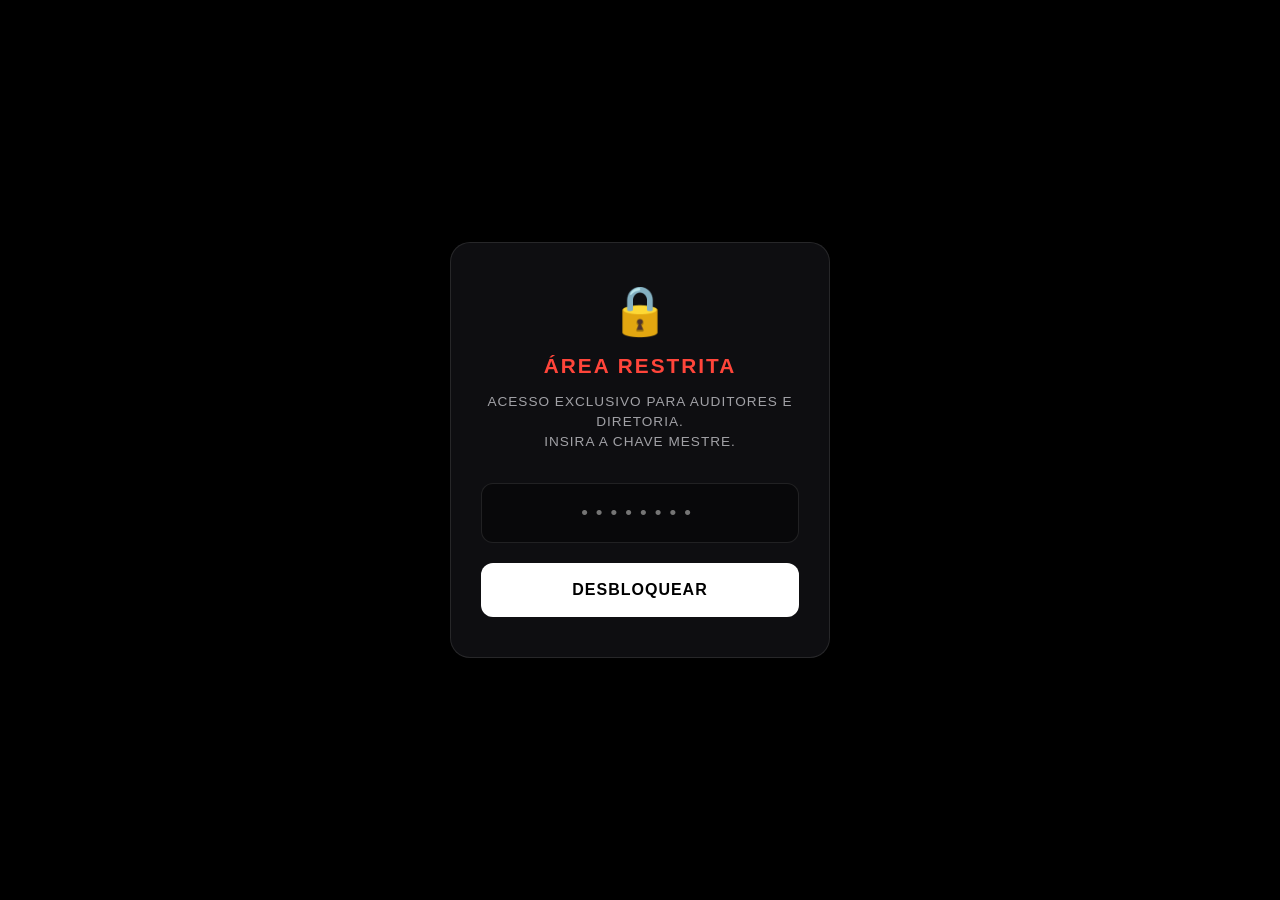
==== gruposampaio/index.html @ 95097ecb "Create index.html" ====
<!DOCTYPE html>
<html lang="pt-BR">
<head>
<meta charset="UTF-8" />
<meta name="viewport" content="width=device-width, initial-scale=1.0, maximum-scale=1.0, user-scalable=no" />
<title>Acesso Restrito</title>

<style>
*, *::before, *::after { box-sizing: border-box; }

:root {
  --bg-deep: #000000;
  --glass-bg: rgba(20, 20, 25, 0.7);
  --glass-border: rgba(255, 255, 255, 0.1);
  --text-primary: #ffffff;
  --text-secondary: #a1a1a6;
  --accent-red: #FF453A;
  --font-stack: -apple-system, BlinkMacSystemFont, "Segoe UI", Roboto, sans-serif;
}

body {
  background: var(--bg-deep);
  color: var(--text-primary);
  font-family: var(--font-stack);
  margin: 0;
  display: flex;
  align-items: center;
  justify-content: center;
  min-height: 100vh;
  text-transform: uppercase;
}

.security-card {
  width: min(90%, 380px);
  background: var(--glass-bg);
  backdrop-filter: blur(20px);
  -webkit-backdrop-filter: blur(20px);
  border: 1px solid var(--glass-border);
  border-radius: 20px;
  padding: 40px 30px;
  text-align: center;
  box-shadow: 0 25px 50px rgba(0,0,0,0.8);
  animation: fadeIn 0.6s ease-out;
}

@keyframes fadeIn {
  from { opacity: 0; transform: translateY(20px); }
  to { opacity: 1; transform: translateY(0); }
}

.icon-lock {
  font-size: 3rem;
  margin-bottom: 15px;
}

h2 {
  margin: 0 0 5px;
  font-size: 1.3rem;
  letter-spacing: 2px;
  color: var(--accent-red);
}

p {
  color: var(--text-secondary);
  font-size: 0.85rem;
  line-height: 1.5;
  margin-bottom: 30px;
  letter-spacing: 1px;
}

input {
  width: 100%;
  padding: 18px;
  background: rgba(0,0,0,0.4);
  border: 1px solid var(--glass-border);
  color: #fff;
  border-radius: 12px;
  font-size: 1.2rem;
  text-align: center;
  letter-spacing: 8px;
  margin-bottom: 20px;
  outline: none;
  transition: all 0.3s;
}

input:focus {
  border-color: var(--text-primary);
  background: rgba(0,0,0,0.6);
}

input.error {
  border-color: var(--accent-red);
  color: var(--accent-red);
  animation: shake 0.4s;
}

@keyframes shake {
  0%, 100% { transform: translateX(0); }
  25% { transform: translateX(-6px); }
  75% { transform: translateX(6px); }
}

button {
  width: 100%;
  padding: 18px;
  border-radius: 12px;
  border: none;
  background: #fff;
  color: #000;
  font-weight: 800;
  font-size: 1rem;
  letter-spacing: 1px;
  cursor: pointer;
  transition: transform 0.2s;
}

button:active {
  transform: scale(0.96);
}
</style>
</head>
<body>

<div class="security-card">
  <div class="icon-lock">🔒</div>
  <h2>Área Restrita</h2>
  <p>Acesso exclusivo para auditores e diretoria.<br>Insira a chave mestre.</p>

  <input type="password" id="master-pass" placeholder="••••••••" onkeyup="checkEnter(event)">
  
  <button onclick="validarAcesso()">DESBLOQUEAR</button>
</div>

<script>
// === DEFINA A SENHA MESTRE AQUI ===
const SENHA_MESTRE = "gs2026"; 

function validarAcesso() {
  const input = document.getElementById('master-pass');
  
  if(input.value === SENHA_MESTRE) {
    // Se acertar a senha, redireciona para o Menu Principal (que agora se chama hub.html)
    window.location.replace("hub.html");
  } else {
    input.classList.remove('error');
    void input.offsetWidth; // Reinicia a animação
    input.classList.add('error');
    input.value = '';
    if(navigator.vibrate) navigator.vibrate([100, 50, 100]);
  }
}

function checkEnter(event) {
  if (event.key === "Enter") validarAcesso();
}
</script>

</body>
</html>
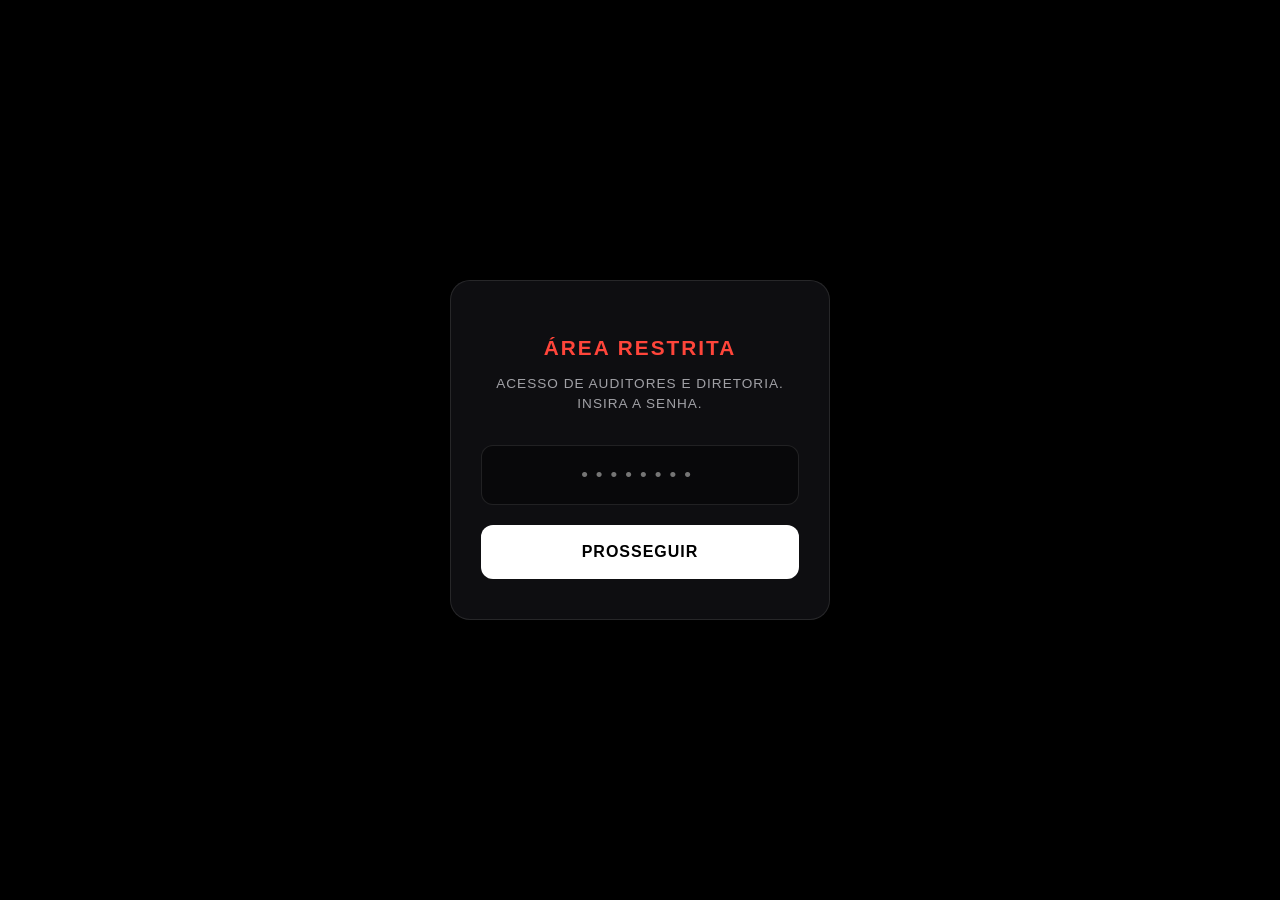
==== commit 0c212a72: "Update index.html" ====
--- a/gruposampaio/index.html
+++ b/gruposampaio/index.html
@@ -4,6 +4,7 @@
 <meta charset="UTF-8" />
 <meta name="viewport" content="width=device-width, initial-scale=1.0, maximum-scale=1.0, user-scalable=no" />
 <title>Acesso Restrito</title>
+<link rel="icon" type="image/png" href="gs.png">
 
 <style>
 *, *::before, *::after { box-sizing: border-box; }
@@ -122,13 +123,13 @@
 <body>
 
 <div class="security-card">
-  <div class="icon-lock">🔒</div>
+  <div class="icon-lock"></div>
   <h2>Área Restrita</h2>
-  <p>Acesso exclusivo para auditores e diretoria.<br>Insira a chave mestre.</p>
+  <p>Acesso de auditores e diretoria.<br>Insira a senha.</p>
 
   <input type="password" id="master-pass" placeholder="••••••••" onkeyup="checkEnter(event)">
   
-  <button onclick="validarAcesso()">DESBLOQUEAR</button>
+  <button onclick="validarAcesso()">PROSSEGUIR</button>
 </div>
 
 <script>
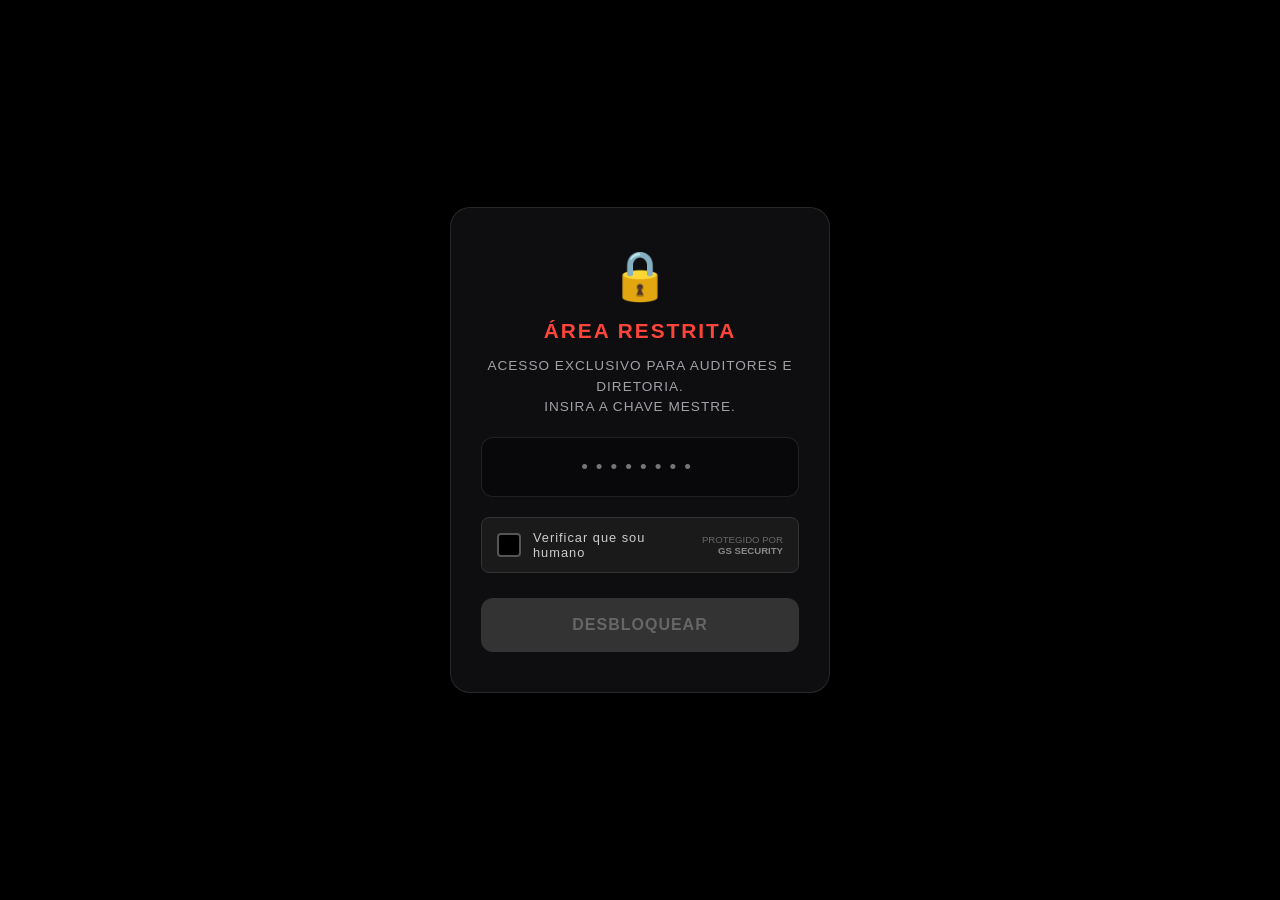
==== commit 791fa87b: "Update index.html" ====
--- a/gruposampaio/index.html
+++ b/gruposampaio/index.html
@@ -3,8 +3,9 @@
 <head>
 <meta charset="UTF-8" />
 <meta name="viewport" content="width=device-width, initial-scale=1.0, maximum-scale=1.0, user-scalable=no" />
-<title>Acesso Restrito</title>
-<link rel="icon" type="image/png" href="gs.png">
+<title>Acesso Restrito - Grupo Sampaio</title>
+
+<link rel="icon" type="image/png" href="divina.png">
 
 <style>
 *, *::before, *::after { box-sizing: border-box; }
@@ -16,6 +17,7 @@
   --text-primary: #ffffff;
   --text-secondary: #a1a1a6;
   --accent-red: #FF453A;
+  --accent-green: #2ecc71;
   --font-stack: -apple-system, BlinkMacSystemFont, "Segoe UI", Roboto, sans-serif;
 }
 
@@ -65,7 +67,7 @@
   color: var(--text-secondary);
   font-size: 0.85rem;
   line-height: 1.5;
-  margin-bottom: 30px;
+  margin-bottom: 20px;
   letter-spacing: 1px;
 }
 
@@ -101,6 +103,78 @@
   75% { transform: translateX(6px); }
 }
 
+/* ==========================================
+   COMPONENTE ANTI-ROBÔ (ESTILO CLOUDFLARE)
+   ========================================== */
+.antibot-container {
+  display: flex;
+  align-items: center;
+  background: #1a1a1a;
+  border: 1px solid #333;
+  padding: 12px 15px;
+  border-radius: 8px;
+  margin-bottom: 25px;
+  cursor: pointer;
+  transition: border 0.3s;
+  text-align: left;
+}
+.antibot-container:hover { border-color: #555; }
+.antibot-container.verified { border-color: var(--accent-green); cursor: default; }
+
+.antibot-box {
+  width: 24px;
+  height: 24px;
+  border: 2px solid #555;
+  border-radius: 4px;
+  margin-right: 12px;
+  display: flex;
+  align-items: center;
+  justify-content: center;
+  background: #000;
+  transition: all 0.3s;
+  flex-shrink: 0;
+}
+
+/* Animação de Loading (Girando) */
+.antibot-box.loading {
+  border: 2px solid transparent;
+  border-top-color: var(--text-secondary);
+  border-radius: 50%;
+  animation: spin 1s linear infinite;
+}
+
+/* Marca de Verificado (Verde) */
+.antibot-box.success {
+  border-color: var(--accent-green);
+  background: var(--accent-green);
+}
+.antibot-box.success::after {
+  content: '✔';
+  color: #fff;
+  font-size: 14px;
+  font-weight: bold;
+}
+
+@keyframes spin { 100% { transform: rotate(360deg); } }
+
+.antibot-text {
+  flex: 1;
+  font-size: 0.8rem;
+  color: #ccc;
+  letter-spacing: 1px;
+  text-transform: none;
+}
+.antibot-logo {
+  font-size: 0.6rem;
+  color: #666;
+  text-align: right;
+  line-height: 1.2;
+}
+.antibot-logo span { font-weight: bold; color: #888; }
+
+/* ==========================================
+   BOTÃO DESBLOQUEAR
+   ========================================== */
 button {
   width: 100%;
   padding: 18px;
@@ -112,47 +186,99 @@
   font-size: 1rem;
   letter-spacing: 1px;
   cursor: pointer;
-  transition: transform 0.2s;
-}
-
-button:active {
+  transition: all 0.3s;
+}
+
+button:active:not(:disabled) {
   transform: scale(0.96);
+}
+
+button:disabled {
+  background: #333;
+  color: #666;
+  cursor: not-allowed;
 }
 </style>
 </head>
 <body>
 
 <div class="security-card">
-  <div class="icon-lock"></div>
+  <div class="icon-lock">🔒</div>
   <h2>Área Restrita</h2>
-  <p>Acesso de auditores e diretoria.<br>Insira a senha.</p>
+  <p>Acesso exclusivo para auditores e diretoria.<br>Insira a chave mestre.</p>
 
   <input type="password" id="master-pass" placeholder="••••••••" onkeyup="checkEnter(event)">
   
-  <button onclick="validarAcesso()">PROSSEGUIR</button>
+  <div class="antibot-container" id="bot-widget" onclick="verificarHumano()">
+    <div class="antibot-box" id="bot-box"></div>
+    <div class="antibot-text" id="bot-text">Verificar que sou humano</div>
+    <div class="antibot-logo">Protegido por<br><span>GS Security</span></div>
+  </div>
+
+  <button id="btn-submit" onclick="validarAcesso()" disabled>DESBLOQUEAR</button>
 </div>
 
 <script>
 // === DEFINA A SENHA MESTRE AQUI ===
 const SENHA_MESTRE = "gs2026"; 
 
+let isHuman = false;
+let isVerifying = false;
+
+// Lógica do Sistema Anti-Robô
+function verificarHumano() {
+  if (isHuman || isVerifying) return; // Se já verificou ou está verificando, ignora o clique
+  isVerifying = true;
+  
+  const box = document.getElementById('bot-box');
+  const text = document.getElementById('bot-text');
+  const widget = document.getElementById('bot-widget');
+  const btn = document.getElementById('btn-submit');
+
+  // Estado de Loading
+  box.classList.add('loading');
+  text.innerText = "Analisando conexão...";
+
+  // Simula o tempo de verificação (1.5 segundos)
+  setTimeout(() => {
+    box.classList.remove('loading');
+    box.classList.add('success');
+    widget.classList.add('verified');
+    text.innerText = "Conexão segura verificada";
+    text.style.color = "#2ecc71";
+    
+    isHuman = true;
+    btn.disabled = false; // Libera o botão de desbloquear
+  }, 1500);
+}
+
+// Lógica de Desbloqueio da Senha Mestre
 function validarAcesso() {
+  if (!isHuman) return; // Trava extra de segurança
+
   const input = document.getElementById('master-pass');
   
   if(input.value === SENHA_MESTRE) {
-    // Se acertar a senha, redireciona para o Menu Principal (que agora se chama hub.html)
-    window.location.replace("hub.html");
+    // Cria o crachá de segurança na memória do celular
+    sessionStorage.setItem("gs_acesso_liberado", "SIM");
+    
+    // Redireciona para o Hub usando a URL limpa (ajustado para funcionar com a máscara)
+    window.location.replace("./hub");
   } else {
+    // Animação de erro na senha
     input.classList.remove('error');
-    void input.offsetWidth; // Reinicia a animação
+    void input.offsetWidth; 
     input.classList.add('error');
     input.value = '';
     if(navigator.vibrate) navigator.vibrate([100, 50, 100]);
   }
 }
 
+// Permitir apertar Enter só se já tiver verificado ser humano
 function checkEnter(event) {
-  if (event.key === "Enter") validarAcesso();
+  if (event.key === "Enter" && isHuman) {
+    validarAcesso();
+  }
 }
 </script>
 
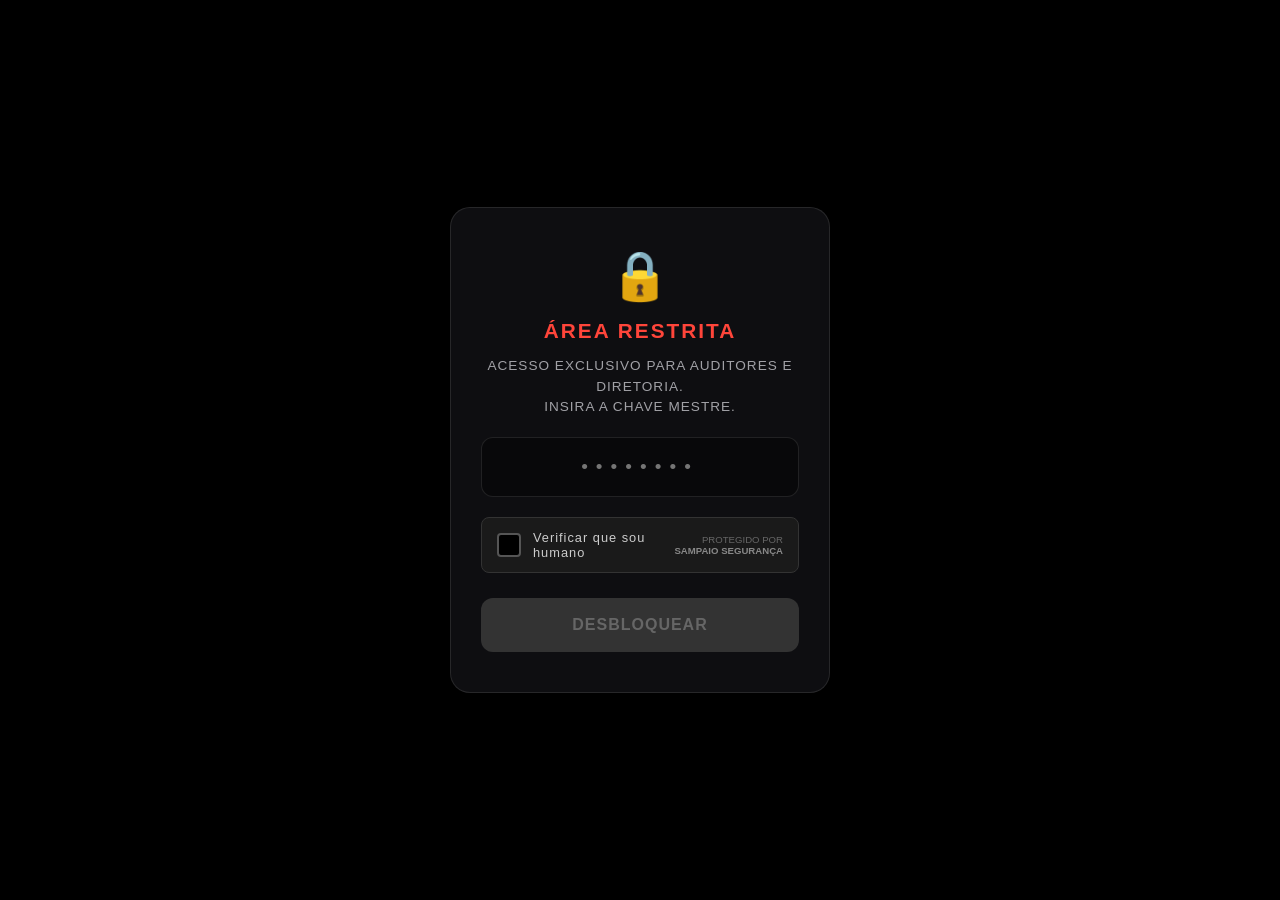
==== commit ccab4aa9: "Update index.html" ====
--- a/gruposampaio/index.html
+++ b/gruposampaio/index.html
@@ -212,7 +212,7 @@
   <div class="antibot-container" id="bot-widget" onclick="verificarHumano()">
     <div class="antibot-box" id="bot-box"></div>
     <div class="antibot-text" id="bot-text">Verificar que sou humano</div>
-    <div class="antibot-logo">Protegido por<br><span>GS Security</span></div>
+    <div class="antibot-logo">Protegido por<br><span>Sampaio segurança</span></div>
   </div>
 
   <button id="btn-submit" onclick="validarAcesso()" disabled>DESBLOQUEAR</button>
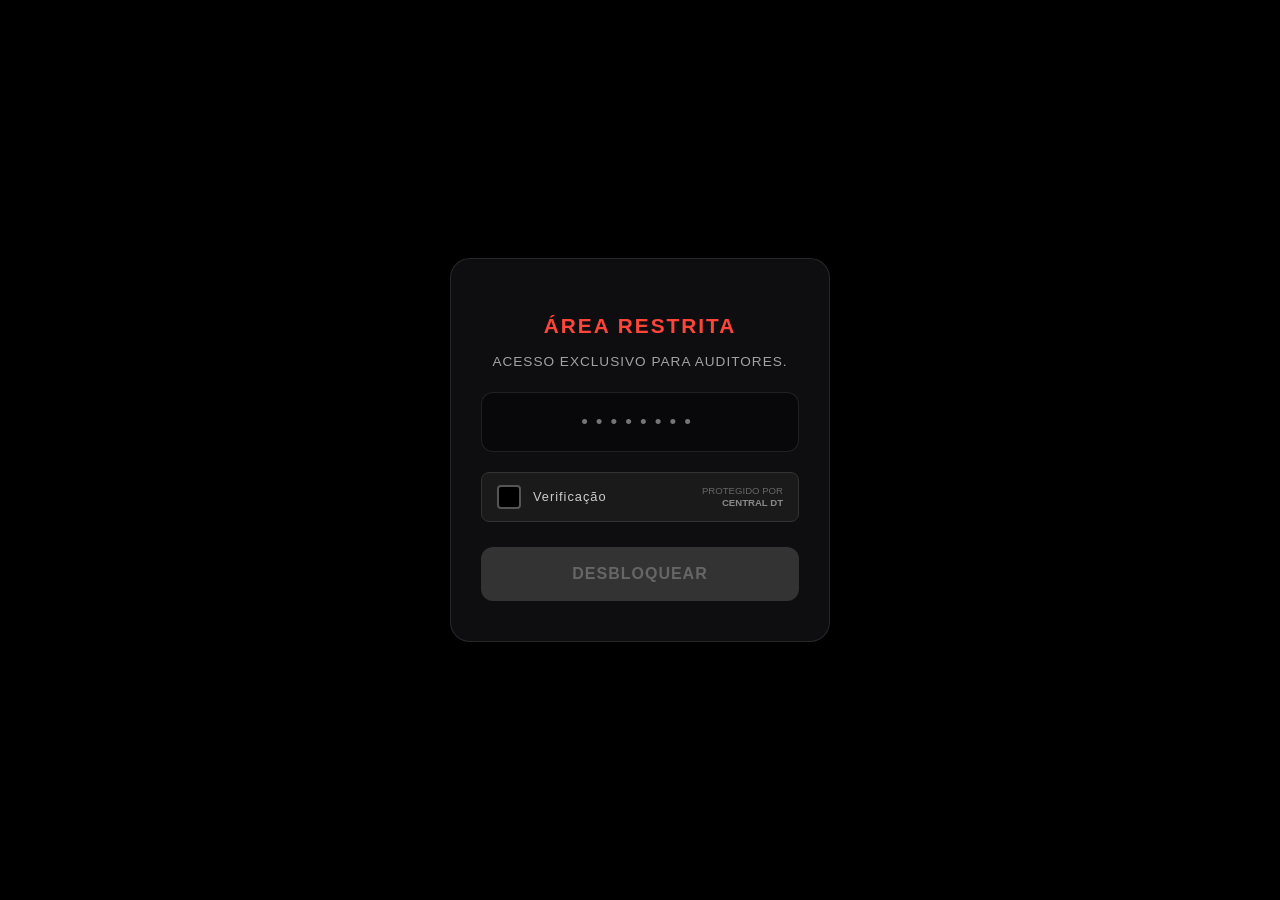
==== commit fc0d9ce5: "Update index.html" ====
--- a/gruposampaio/index.html
+++ b/gruposampaio/index.html
@@ -3,7 +3,7 @@
 <head>
 <meta charset="UTF-8" />
 <meta name="viewport" content="width=device-width, initial-scale=1.0, maximum-scale=1.0, user-scalable=no" />
-<title>Acesso Restrito - Grupo Sampaio</title>
+<title>Acesso Restrito - Don Tallento</title>
 
 <link rel="icon" type="image/png" href="divina.png">
 
@@ -140,7 +140,7 @@
   border: 2px solid transparent;
   border-top-color: var(--text-secondary);
   border-radius: 50%;
-  animation: spin 1s linear infinite;
+  animation: spin 5s linear infinite;
 }
 
 /* Marca de Verificado (Verde) */
@@ -203,16 +203,16 @@
 <body>
 
 <div class="security-card">
-  <div class="icon-lock">🔒</div>
+  <div class="icon-lock"></div>
   <h2>Área Restrita</h2>
-  <p>Acesso exclusivo para auditores e diretoria.<br>Insira a chave mestre.</p>
+  <p>Acesso exclusivo para auditores.<br></p>
 
   <input type="password" id="master-pass" placeholder="••••••••" onkeyup="checkEnter(event)">
   
   <div class="antibot-container" id="bot-widget" onclick="verificarHumano()">
     <div class="antibot-box" id="bot-box"></div>
-    <div class="antibot-text" id="bot-text">Verificar que sou humano</div>
-    <div class="antibot-logo">Protegido por<br><span>Sampaio segurança</span></div>
+    <div class="antibot-text" id="bot-text">Verificação</div>
+    <div class="antibot-logo">Protegido por<br><span>Central DT</span></div>
   </div>
 
   <button id="btn-submit" onclick="validarAcesso()" disabled>DESBLOQUEAR</button>
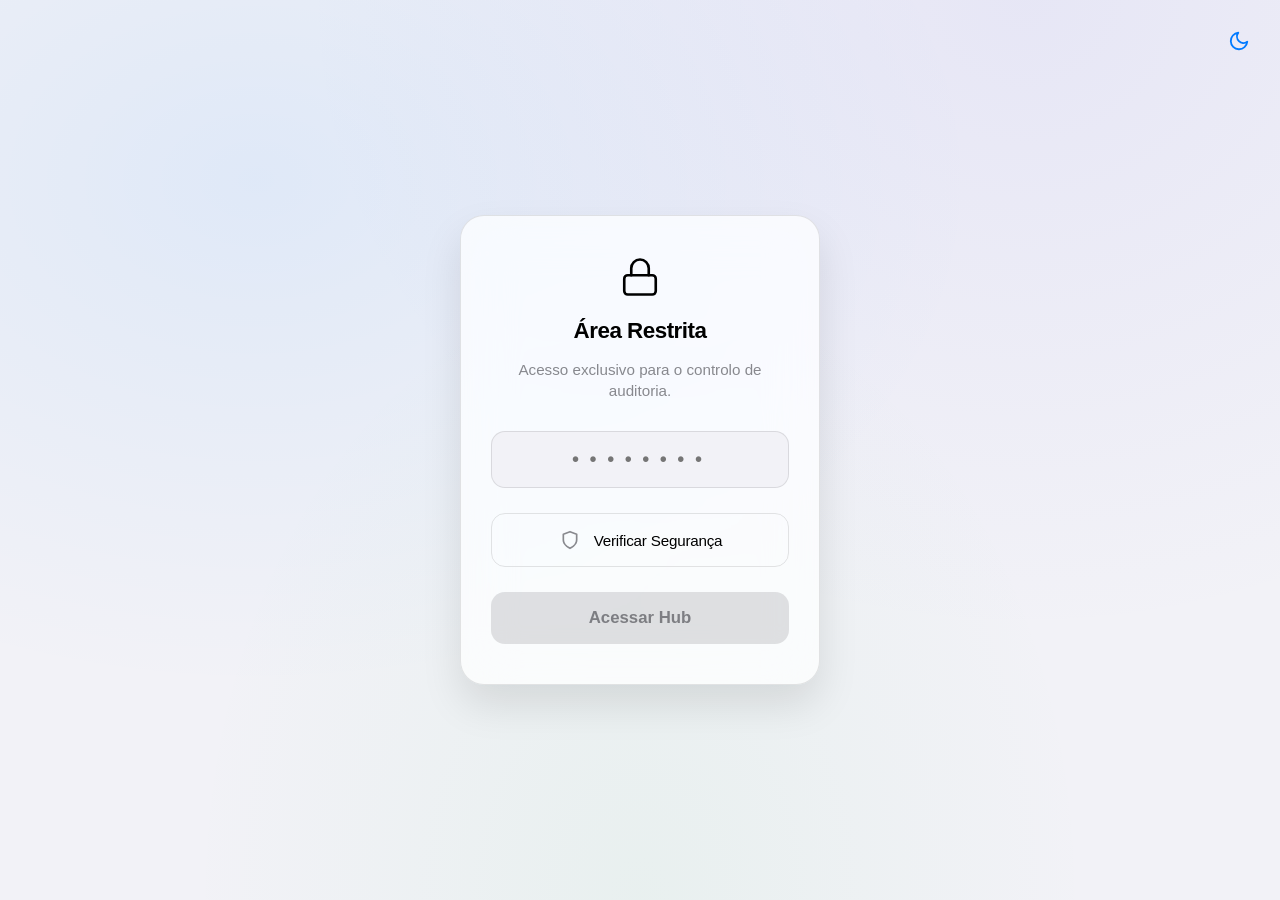
==== commit ad94f0f8: "Add files via upload" ====
--- a/gruposampaio/index.html
+++ b/gruposampaio/index.html
@@ -1,286 +1,381 @@
-<!DOCTYPE html>
-<html lang="pt-BR">
-<head>
-<meta charset="UTF-8" />
-<meta name="viewport" content="width=device-width, initial-scale=1.0, maximum-scale=1.0, user-scalable=no" />
-<title>Acesso Restrito - Don Tallento</title>
-
-<link rel="icon" type="image/png" href="divina.png">
-
-<style>
-*, *::before, *::after { box-sizing: border-box; }
-
-:root {
-  --bg-deep: #000000;
-  --glass-bg: rgba(20, 20, 25, 0.7);
-  --glass-border: rgba(255, 255, 255, 0.1);
-  --text-primary: #ffffff;
-  --text-secondary: #a1a1a6;
-  --accent-red: #FF453A;
-  --accent-green: #2ecc71;
-  --font-stack: -apple-system, BlinkMacSystemFont, "Segoe UI", Roboto, sans-serif;
-}
-
-body {
-  background: var(--bg-deep);
-  color: var(--text-primary);
-  font-family: var(--font-stack);
-  margin: 0;
-  display: flex;
-  align-items: center;
-  justify-content: center;
-  min-height: 100vh;
-  text-transform: uppercase;
-}
-
-.security-card {
-  width: min(90%, 380px);
-  background: var(--glass-bg);
-  backdrop-filter: blur(20px);
-  -webkit-backdrop-filter: blur(20px);
-  border: 1px solid var(--glass-border);
-  border-radius: 20px;
-  padding: 40px 30px;
-  text-align: center;
-  box-shadow: 0 25px 50px rgba(0,0,0,0.8);
-  animation: fadeIn 0.6s ease-out;
-}
-
-@keyframes fadeIn {
-  from { opacity: 0; transform: translateY(20px); }
-  to { opacity: 1; transform: translateY(0); }
-}
-
-.icon-lock {
-  font-size: 3rem;
-  margin-bottom: 15px;
-}
-
-h2 {
-  margin: 0 0 5px;
-  font-size: 1.3rem;
-  letter-spacing: 2px;
-  color: var(--accent-red);
-}
-
-p {
-  color: var(--text-secondary);
-  font-size: 0.85rem;
-  line-height: 1.5;
-  margin-bottom: 20px;
-  letter-spacing: 1px;
-}
-
-input {
-  width: 100%;
-  padding: 18px;
-  background: rgba(0,0,0,0.4);
-  border: 1px solid var(--glass-border);
-  color: #fff;
-  border-radius: 12px;
-  font-size: 1.2rem;
-  text-align: center;
-  letter-spacing: 8px;
-  margin-bottom: 20px;
-  outline: none;
-  transition: all 0.3s;
-}
-
-input:focus {
-  border-color: var(--text-primary);
-  background: rgba(0,0,0,0.6);
-}
-
-input.error {
-  border-color: var(--accent-red);
-  color: var(--accent-red);
-  animation: shake 0.4s;
-}
-
-@keyframes shake {
-  0%, 100% { transform: translateX(0); }
-  25% { transform: translateX(-6px); }
-  75% { transform: translateX(6px); }
-}
-
-/* ==========================================
-   COMPONENTE ANTI-ROBÔ (ESTILO CLOUDFLARE)
-   ========================================== */
-.antibot-container {
-  display: flex;
-  align-items: center;
-  background: #1a1a1a;
-  border: 1px solid #333;
-  padding: 12px 15px;
-  border-radius: 8px;
-  margin-bottom: 25px;
-  cursor: pointer;
-  transition: border 0.3s;
-  text-align: left;
-}
-.antibot-container:hover { border-color: #555; }
-.antibot-container.verified { border-color: var(--accent-green); cursor: default; }
-
-.antibot-box {
-  width: 24px;
-  height: 24px;
-  border: 2px solid #555;
-  border-radius: 4px;
-  margin-right: 12px;
-  display: flex;
-  align-items: center;
-  justify-content: center;
-  background: #000;
-  transition: all 0.3s;
-  flex-shrink: 0;
-}
-
-/* Animação de Loading (Girando) */
-.antibot-box.loading {
-  border: 2px solid transparent;
-  border-top-color: var(--text-secondary);
-  border-radius: 50%;
-  animation: spin 5s linear infinite;
-}
-
-/* Marca de Verificado (Verde) */
-.antibot-box.success {
-  border-color: var(--accent-green);
-  background: var(--accent-green);
-}
-.antibot-box.success::after {
-  content: '✔';
-  color: #fff;
-  font-size: 14px;
-  font-weight: bold;
-}
-
-@keyframes spin { 100% { transform: rotate(360deg); } }
-
-.antibot-text {
-  flex: 1;
-  font-size: 0.8rem;
-  color: #ccc;
-  letter-spacing: 1px;
-  text-transform: none;
-}
-.antibot-logo {
-  font-size: 0.6rem;
-  color: #666;
-  text-align: right;
-  line-height: 1.2;
-}
-.antibot-logo span { font-weight: bold; color: #888; }
-
-/* ==========================================
-   BOTÃO DESBLOQUEAR
-   ========================================== */
-button {
-  width: 100%;
-  padding: 18px;
-  border-radius: 12px;
-  border: none;
-  background: #fff;
-  color: #000;
-  font-weight: 800;
-  font-size: 1rem;
-  letter-spacing: 1px;
-  cursor: pointer;
-  transition: all 0.3s;
-}
-
-button:active:not(:disabled) {
-  transform: scale(0.96);
-}
-
-button:disabled {
-  background: #333;
-  color: #666;
-  cursor: not-allowed;
-}
-</style>
-</head>
-<body>
-
-<div class="security-card">
-  <div class="icon-lock"></div>
-  <h2>Área Restrita</h2>
-  <p>Acesso exclusivo para auditores.<br></p>
-
-  <input type="password" id="master-pass" placeholder="••••••••" onkeyup="checkEnter(event)">
-  
-  <div class="antibot-container" id="bot-widget" onclick="verificarHumano()">
-    <div class="antibot-box" id="bot-box"></div>
-    <div class="antibot-text" id="bot-text">Verificação</div>
-    <div class="antibot-logo">Protegido por<br><span>Central DT</span></div>
-  </div>
-
-  <button id="btn-submit" onclick="validarAcesso()" disabled>DESBLOQUEAR</button>
-</div>
-
-<script>
-// === DEFINA A SENHA MESTRE AQUI ===
-const SENHA_MESTRE = "gs2026"; 
-
-let isHuman = false;
-let isVerifying = false;
-
-// Lógica do Sistema Anti-Robô
-function verificarHumano() {
-  if (isHuman || isVerifying) return; // Se já verificou ou está verificando, ignora o clique
-  isVerifying = true;
-  
-  const box = document.getElementById('bot-box');
-  const text = document.getElementById('bot-text');
-  const widget = document.getElementById('bot-widget');
-  const btn = document.getElementById('btn-submit');
-
-  // Estado de Loading
-  box.classList.add('loading');
-  text.innerText = "Analisando conexão...";
-
-  // Simula o tempo de verificação (1.5 segundos)
-  setTimeout(() => {
-    box.classList.remove('loading');
-    box.classList.add('success');
-    widget.classList.add('verified');
-    text.innerText = "Conexão segura verificada";
-    text.style.color = "#2ecc71";
-    
-    isHuman = true;
-    btn.disabled = false; // Libera o botão de desbloquear
-  }, 1500);
-}
-
-// Lógica de Desbloqueio da Senha Mestre
-function validarAcesso() {
-  if (!isHuman) return; // Trava extra de segurança
-
-  const input = document.getElementById('master-pass');
-  
-  if(input.value === SENHA_MESTRE) {
-    // Cria o crachá de segurança na memória do celular
-    sessionStorage.setItem("gs_acesso_liberado", "SIM");
-    
-    // Redireciona para o Hub usando a URL limpa (ajustado para funcionar com a máscara)
-    window.location.replace("./hub");
-  } else {
-    // Animação de erro na senha
-    input.classList.remove('error');
-    void input.offsetWidth; 
-    input.classList.add('error');
-    input.value = '';
-    if(navigator.vibrate) navigator.vibrate([100, 50, 100]);
-  }
-}
-
-// Permitir apertar Enter só se já tiver verificado ser humano
-function checkEnter(event) {
-  if (event.key === "Enter" && isHuman) {
-    validarAcesso();
-  }
-}
-</script>
-
-</body>
-</html>
+<!DOCTYPE html>
+<html lang="pt-BR">
+<head>
+<meta charset="UTF-8" />
+<meta name="viewport" content="width=device-width, initial-scale=1.0, maximum-scale=1.0, user-scalable=no" />
+<title>Acesso Restrito - Don Tallento</title>
+
+<link rel="icon" type="image/png" href="divina.png">
+
+<style>
+/* =========================================
+   VERDADEIRO APPLE DESIGN SYSTEM
+   ========================================= */
+:root {
+  /* Light Theme */
+  --bg-body: #F2F2F7;
+  --bg-card: rgba(255, 255, 255, 0.75);
+  --text-main: #000000;
+  --text-secondary: #3C3C4399; 
+  --border-color: rgba(0, 0, 0, 0.1);
+  --divider-color: rgba(60, 60, 67, 0.15);
+  --ios-blue: #007AFF;
+  --ios-red: #FF3B30;
+  --ios-green: #34C759;
+  --glass-blur: blur(25px) saturate(200%);
+  
+  --mesh-1: rgba(0, 122, 255, 0.08);
+  --mesh-2: rgba(94, 92, 230, 0.08);
+  --mesh-3: rgba(52, 199, 89, 0.05);
+}
+
+[data-theme="dark"] {
+  /* Dark Theme */
+  --bg-body: #000000;
+  --bg-card: rgba(28, 28, 30, 0.75);
+  --text-main: #FFFFFF;
+  --text-secondary: #EBEBF599;
+  --border-color: rgba(255, 255, 255, 0.15);
+  --divider-color: rgba(84, 84, 88, 0.65);
+  --ios-blue: #0A84FF;
+  --ios-red: #FF453A;
+  --ios-green: #30D158;
+  
+  --mesh-1: rgba(10, 132, 255, 0.15);
+  --mesh-2: rgba(94, 92, 230, 0.15);
+  --mesh-3: rgba(255, 69, 58, 0.08);
+}
+
+*, *::before, *::after { box-sizing: border-box; }
+
+body {
+  background: var(--bg-body);
+  color: var(--text-main);
+  font-family: -apple-system, BlinkMacSystemFont, "SF Pro Display", "SF Pro Text", "Helvetica Neue", sans-serif;
+  -webkit-font-smoothing: antialiased;
+  margin: 0;
+  display: flex;
+  align-items: center;
+  justify-content: center;
+  min-height: 100vh;
+  overflow: hidden;
+  transition: background-color 0.4s ease, color 0.4s ease;
+}
+
+/* ==========================================
+   FUNDO PROFISSIONAL (MESH GRADIENT)
+   ========================================== */
+.mesh-bg {
+  position: fixed; inset: 0; z-index: -1;
+  background-color: var(--bg-body);
+  background-image:
+    radial-gradient(at 20% 20%, var(--mesh-1) 0px, transparent 50%),
+    radial-gradient(at 80% 0%, var(--mesh-2) 0px, transparent 50%),
+    radial-gradient(at 50% 100%, var(--mesh-3) 0px, transparent 50%);
+  animation: breathe 12s ease-in-out infinite alternate;
+  transition: background-image 0.4s ease, background-color 0.4s ease;
+}
+@keyframes breathe {
+  0% { transform: scale(1); }
+  100% { transform: scale(1.05); }
+}
+
+/* Theme Toggle Button */
+.theme-toggle {
+  position: absolute; top: 20px; right: 20px;
+  background: transparent; border: none;
+  color: var(--ios-blue); padding: 10px; border-radius: 50%;
+  cursor: pointer; display: flex; align-items: center; justify-content: center;
+  z-index: 100; transition: opacity 0.2s;
+}
+.theme-toggle:active { opacity: 0.5; }
+
+/* ==========================================
+   CARTÃO DE SEGURANÇA (GLASSMORPHISM)
+   ========================================== */
+.security-card {
+  width: min(90%, 360px);
+  background: var(--bg-card);
+  backdrop-filter: var(--glass-blur);
+  -webkit-backdrop-filter: var(--glass-blur);
+  border: 1px solid var(--border-color);
+  border-radius: 24px;
+  padding: 40px 30px;
+  text-align: center;
+  box-shadow: 0 20px 40px rgba(0,0,0,0.1);
+  animation: fadeIn 0.6s cubic-bezier(0.2, 0.8, 0.2, 1);
+}
+[data-theme="dark"] .security-card { box-shadow: 0 20px 60px rgba(0,0,0,0.5); }
+
+@keyframes fadeIn {
+  from { opacity: 0; transform: translateY(20px) scale(0.95); }
+  to { opacity: 1; transform: translateY(0) scale(1); }
+}
+
+.icon-lock {
+  color: var(--text-main);
+  margin-bottom: 20px;
+  display: flex;
+  justify-content: center;
+}
+
+h2 {
+  margin: 0 0 6px;
+  font-size: 1.4rem;
+  font-weight: 700;
+  letter-spacing: -0.5px;
+  color: var(--text-main);
+}
+
+p {
+  color: var(--text-secondary);
+  font-size: 0.95rem;
+  line-height: 1.4;
+  margin-bottom: 30px;
+  font-weight: 400;
+}
+
+/* ==========================================
+   INPUT DA SENHA
+   ========================================== */
+.input-wrapper { position: relative; margin-bottom: 25px; }
+input {
+  width: 100%;
+  padding: 16px;
+  background: var(--bg-body);
+  border: 1px solid var(--border-color);
+  color: var(--text-main);
+  border-radius: 14px;
+  font-size: 1.2rem;
+  text-align: center;
+  letter-spacing: 6px;
+  outline: none;
+  font-family: monospace;
+  transition: all 0.3s cubic-bezier(0.2, 0.8, 0.2, 1);
+}
+
+input:focus {
+  border-color: var(--ios-blue);
+  box-shadow: 0 0 0 4px rgba(0, 122, 255, 0.15);
+}
+
+input.error {
+  border-color: var(--ios-red);
+  color: var(--ios-red);
+  animation: shakeX 0.4s;
+}
+
+@keyframes shakeX {
+  0%, 100% { transform: translateX(0); }
+  15%, 45%, 75% { transform: translateX(-6px); }
+  30%, 60%, 90% { transform: translateX(6px); }
+}
+
+/* ==========================================
+   VERIFICAÇÃO DE SEGURANÇA (ESTILO APPLE)
+   ========================================== */
+.auth-widget {
+  display: flex;
+  align-items: center;
+  justify-content: center;
+  gap: 12px;
+  background: transparent;
+  border: 1px solid var(--border-color);
+  padding: 14px;
+  border-radius: 14px;
+  margin-bottom: 25px;
+  cursor: pointer;
+  transition: all 0.3s ease;
+}
+.auth-widget:hover { background: rgba(0,0,0,0.03); }
+[data-theme="dark"] .auth-widget:hover { background: rgba(255,255,255,0.05); }
+
+.auth-widget.verified { 
+  border-color: var(--ios-green); 
+  background: rgba(52, 199, 89, 0.05); 
+  cursor: default; 
+}
+
+.auth-icon {
+  width: 24px; height: 24px;
+  display: flex; align-items: center; justify-content: center;
+  color: var(--text-secondary);
+  transition: all 0.3s;
+}
+
+.auth-text {
+  font-size: 0.95rem;
+  color: var(--text-main);
+  font-weight: 500;
+  letter-spacing: -0.2px;
+}
+
+/* Spinner Nativo da Apple */
+.spinner {
+  width: 20px; height: 20px;
+  border: 2px solid var(--divider-color);
+  border-top-color: var(--ios-blue);
+  border-radius: 50%;
+  animation: spin 0.8s linear infinite;
+}
+@keyframes spin { 100% { transform: rotate(360deg); } }
+
+.icon-success { color: var(--ios-green); }
+
+/* ==========================================
+   BOTÃO DESBLOQUEAR
+   ========================================== */
+button.btn-submit {
+  width: 100%;
+  padding: 16px;
+  border-radius: 14px;
+  border: none;
+  background: var(--ios-blue);
+  color: #fff;
+  font-weight: 600;
+  font-size: 1.05rem;
+  font-family: inherit;
+  cursor: pointer;
+  transition: all 0.2s;
+  box-shadow: 0 4px 12px rgba(0, 122, 255, 0.2);
+}
+
+button.btn-submit:active:not(:disabled) {
+  transform: scale(0.97);
+  box-shadow: none;
+}
+
+button.btn-submit:disabled {
+  background: var(--divider-color);
+  color: var(--text-secondary);
+  box-shadow: none;
+  cursor: not-allowed;
+}
+
+.hidden { display: none !important; }
+</style>
+</head>
+<body>
+
+<div class="mesh-bg"></div>
+
+<button class="theme-toggle" id="btn-theme" title="Alternar Tema">
+  <svg id="icon-sun" class="hidden" width="22" height="22" viewBox="0 0 24 24" fill="none" stroke="currentColor" stroke-width="2" stroke-linecap="round" stroke-linejoin="round"><circle cx="12" cy="12" r="5"></circle><line x1="12" y1="1" x2="12" y2="3"></line><line x1="12" y1="21" x2="12" y2="23"></line><line x1="4.22" y1="4.22" x2="5.64" y2="5.64"></line><line x1="18.36" y1="18.36" x2="19.78" y2="19.78"></line><line x1="1" y1="12" x2="3" y2="12"></line><line x1="21" y1="12" x2="23" y2="12"></line><line x1="4.22" y1="19.78" x2="5.64" y2="18.36"></line><line x1="18.36" y1="5.64" x2="19.78" y2="4.22"></line></svg>
+  <svg id="icon-moon" width="22" height="22" viewBox="0 0 24 24" fill="none" stroke="currentColor" stroke-width="2" stroke-linecap="round" stroke-linejoin="round"><path d="M21 12.79A9 9 0 1 1 11.21 3 7 7 0 0 0 21 12.79z"></path></svg>
+</button>
+
+<div class="security-card">
+  <div class="icon-lock">
+    <svg width="42" height="42" viewBox="0 0 24 24" fill="none" stroke="currentColor" stroke-width="1.5" stroke-linecap="round" stroke-linejoin="round">
+      <rect x="3" y="11" width="18" height="11" rx="2" ry="2"></rect>
+      <path d="M7 11V7a5 5 0 0 1 10 0v4"></path>
+    </svg>
+  </div>
+  
+  <h2>Área Restrita</h2>
+  <p>Acesso exclusivo para o controlo de auditoria.</p>
+
+  <div class="input-wrapper">
+    <input type="password" id="master-pass" placeholder="••••••••" onkeyup="checkEnter(event)" autocomplete="off">
+  </div>
+  
+  <div class="auth-widget" id="bot-widget" onclick="verificarHumano()">
+    <div class="auth-icon" id="bot-icon">
+      <svg width="20" height="20" viewBox="0 0 24 24" fill="none" stroke="currentColor" stroke-width="2" stroke-linecap="round" stroke-linejoin="round"><path d="M12 22s8-4 8-10V5l-8-3-8 3v7c0 6 8 10 8 10z"></path></svg>
+    </div>
+    <div class="auth-text" id="bot-text">Verificar Segurança</div>
+  </div>
+
+  <button class="btn-submit" id="btn-submit" onclick="validarAcesso()" disabled>Acessar Hub</button>
+</div>
+
+<script>
+// --- LÓGICA DO TEMA ---
+const themeToggle = document.getElementById('btn-theme');
+const iconSun = document.getElementById('icon-sun');
+const iconMoon = document.getElementById('icon-moon');
+
+function setTheme(isDark) {
+  if (isDark) {
+    document.documentElement.setAttribute('data-theme', 'dark');
+    iconMoon.classList.add('hidden');
+    iconSun.classList.remove('hidden');
+    localStorage.setItem('apple_theme', 'dark');
+  } else {
+    document.documentElement.removeAttribute('data-theme');
+    iconSun.classList.add('hidden');
+    iconMoon.classList.remove('hidden');
+    localStorage.setItem('apple_theme', 'light');
+  }
+}
+
+const savedTheme = localStorage.getItem('apple_theme');
+if (savedTheme === 'dark' || (!savedTheme && window.matchMedia('(prefers-color-scheme: dark)').matches)) { setTheme(true); } else { setTheme(false); }
+themeToggle.addEventListener('click', () => { const isDark = document.documentElement.getAttribute('data-theme') === 'dark'; setTheme(!isDark); });
+
+
+// === DEFINA A SENHA MESTRE AQUI ===
+const SENHA_MESTRE = "gs2026"; 
+
+let isHuman = false;
+let isVerifying = false;
+
+// Lógica de Verificação (Estilo Apple)
+function verificarHumano() {
+  if (isHuman || isVerifying) return; 
+  isVerifying = true;
+  
+  const iconBox = document.getElementById('bot-icon');
+  const text = document.getElementById('bot-text');
+  const widget = document.getElementById('bot-widget');
+  const btn = document.getElementById('btn-submit');
+
+  // Estado de Loading (Spinner nativo)
+  iconBox.innerHTML = '<div class="spinner"></div>';
+  text.innerText = "A autenticar...";
+  text.style.color = "var(--text-secondary)";
+
+  // Simula o tempo de verificação
+  setTimeout(() => {
+    // Sucesso (Checkmark verde)
+    widget.classList.add('verified');
+    iconBox.innerHTML = '<svg class="icon-success" width="22" height="22" viewBox="0 0 24 24" fill="none" stroke="currentColor" stroke-width="2.5" stroke-linecap="round" stroke-linejoin="round"><path d="M22 11.08V12a10 10 0 1 1-5.93-9.14"></path><polyline points="22 4 12 14.01 9 11.01"></polyline></svg>';
+    
+    text.innerText = "Dispositivo Verificado";
+    text.style.color = "var(--ios-green)";
+    
+    isHuman = true;
+    btn.disabled = false;
+  }, 1200);
+}
+
+// Lógica de Desbloqueio da Senha Mestre
+function validarAcesso() {
+  if (!isHuman) return; 
+
+  const input = document.getElementById('master-pass');
+  
+  if(input.value === SENHA_MESTRE) {
+    sessionStorage.setItem("gs_acesso_liberado", "SIM");
+    window.location.replace("./hub.html");
+  } else {
+    // Animação de erro nativa iOS
+    input.classList.remove('error');
+    void input.offsetWidth; 
+    input.classList.add('error');
+    input.value = '';
+    
+    if(navigator.vibrate) navigator.vibrate([50, 50, 50]);
+  }
+}
+
+// Permitir apertar Enter só se já tiver verificado
+function checkEnter(event) {
+  if (event.key === "Enter" && isHuman) {
+    validarAcesso();
+  }
+}
+</script>
+
+</body>
+</html>
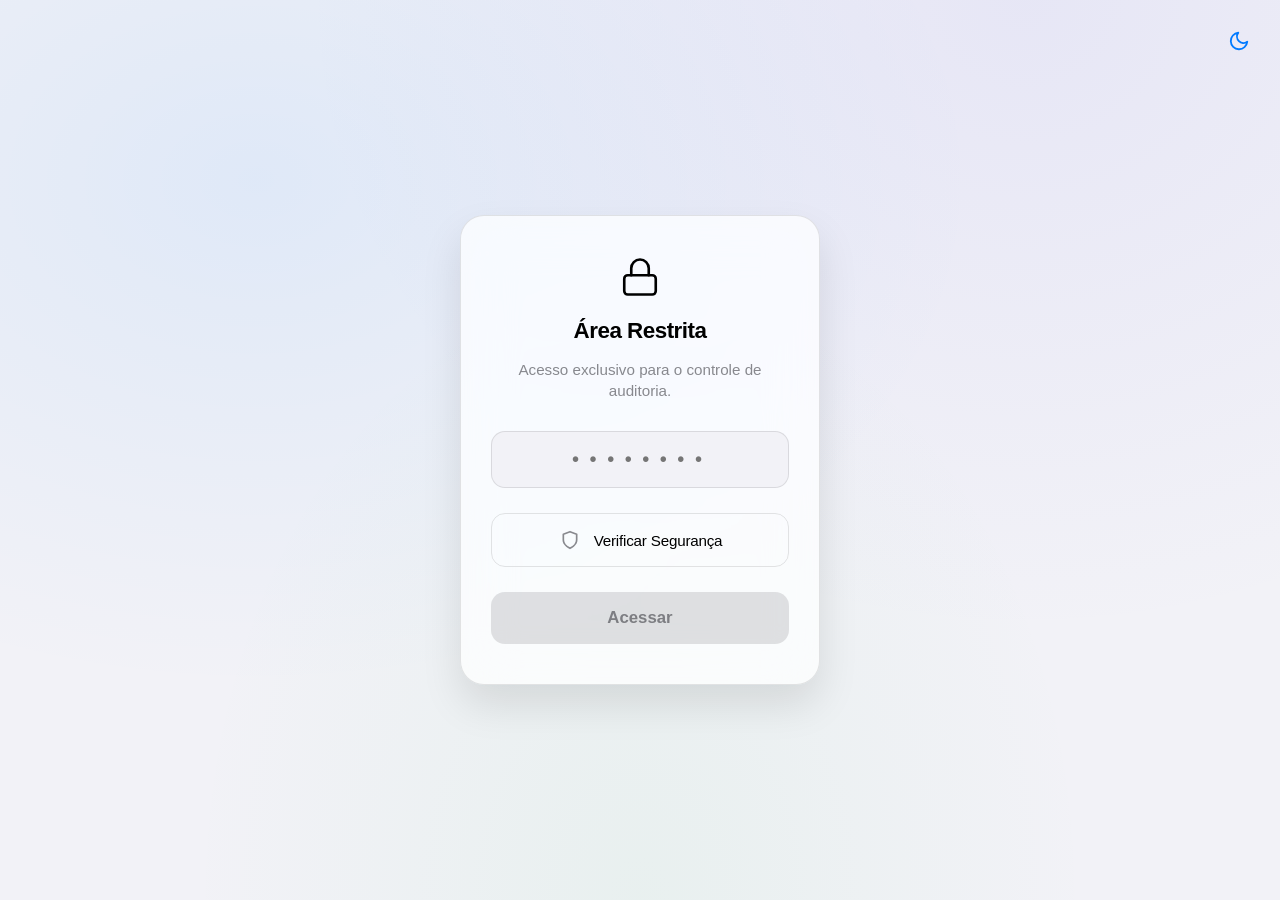
==== commit 28644333: "Update index.html" ====
--- a/gruposampaio/index.html
+++ b/gruposampaio/index.html
@@ -273,7 +273,7 @@
   </div>
   
   <h2>Área Restrita</h2>
-  <p>Acesso exclusivo para o controlo de auditoria.</p>
+  <p>Acesso exclusivo para o controle de auditoria.</p>
 
   <div class="input-wrapper">
     <input type="password" id="master-pass" placeholder="••••••••" onkeyup="checkEnter(event)" autocomplete="off">
@@ -286,7 +286,7 @@
     <div class="auth-text" id="bot-text">Verificar Segurança</div>
   </div>
 
-  <button class="btn-submit" id="btn-submit" onclick="validarAcesso()" disabled>Acessar Hub</button>
+  <button class="btn-submit" id="btn-submit" onclick="validarAcesso()" disabled>Acessar</button>
 </div>
 
 <script>
